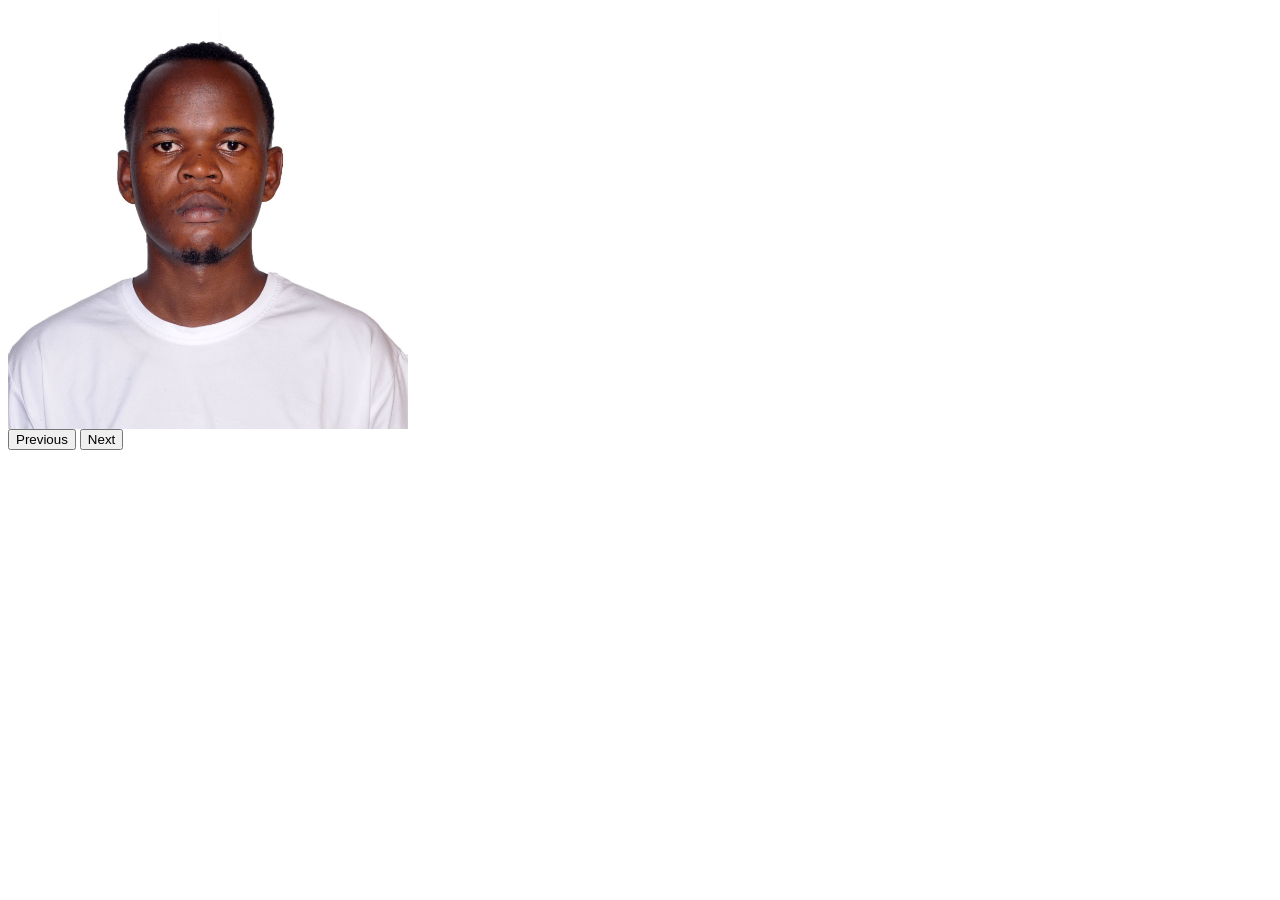
==== slide-show/index.html @ 72d7503d "adding slide show" ====
<!DOCTYPE html>
<html lang="en">
<head>
    <meta charset="UTF-8">
    <meta name="viewport" content="width=device-width, initial-scale=1.0">
    <title>Slide Show</title>
    <link rel="stylesheet" href="style.css">
</head>
<body>
    <div class="slideshow">
       <img src="images/image1.jpeg" class="slide active">
       <img src="images/image2.jpeg" class="slide">
       <img src="images/image3.jpeg" class="slide">
       <img src="images/image4.jpeg" class="slide">
    </div>


    <button id="prev">Previous</button>
    <button id="next">Next</button>

    <script src="script.js"></script>
</body>
</html>
---- slide-show/style.css ----
.slide{
    display: none;
    width: 400px;
}

.active{
    display: block;
}
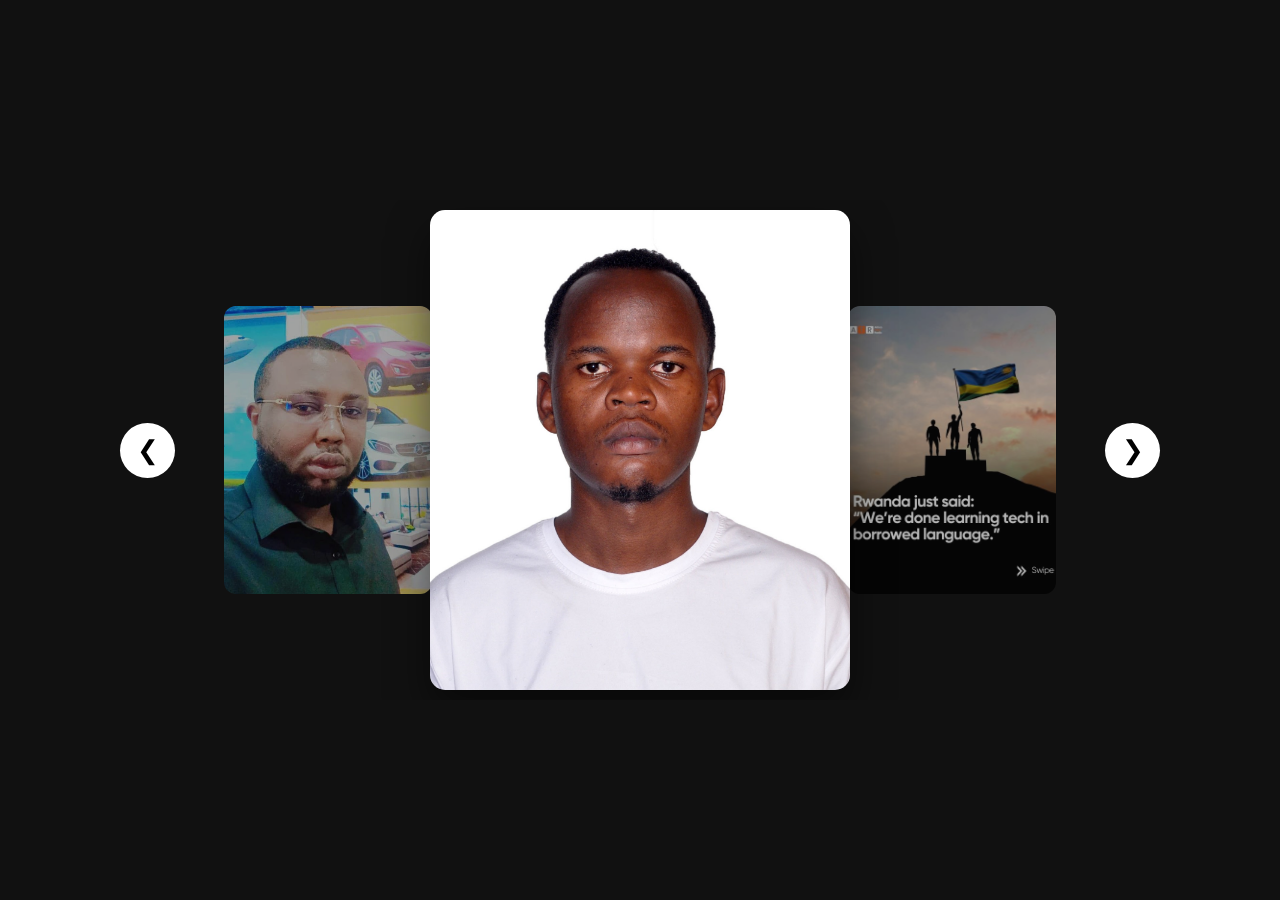
==== commit 0b9bea92: "changing slide show into carousel" ====
--- a/slide-show/index.html
+++ b/slide-show/index.html
@@ -3,21 +3,29 @@
 <head>
     <meta charset="UTF-8">
     <meta name="viewport" content="width=device-width, initial-scale=1.0">
-    <title>Slide Show</title>
+    <title>Carousel Slider</title>
     <link rel="stylesheet" href="style.css">
 </head>
 <body>
+
+<div class="carousel">
+
+    <button id="prev">&#10094;</button>
+
     <div class="slideshow">
-       <img src="images/image1.jpeg" class="slide active">
-       <img src="images/image2.jpeg" class="slide">
-       <img src="images/image3.jpeg" class="slide">
-       <img src="images/image4.jpeg" class="slide">
+
+        <img src="images/image1.jpeg" class="slide">
+        <img src="images/image2.jpeg" class="slide">
+        <img src="images/image3.jpeg" class="slide">
+        <img src="images/image4.jpeg" class="slide">
+
     </div>
 
+    <button id="next">&#10095;</button>
 
-    <button id="prev">Previous</button>
-    <button id="next">Next</button>
+</div>
 
-    <script src="script.js"></script>
+<script src="script.js"></script>
+
 </body>
 </html>
--- a/slide-show/style.css
+++ b/slide-show/style.css
@@ -1,10 +1,129 @@
+*{
+    margin:0;
+    padding:0;
+    box-sizing:border-box;
+}
+
+body{
+    font-family:Arial, Helvetica, sans-serif;
+    background:#111;
+    display:flex;
+    justify-content:center;
+    align-items:center;
+    min-height:100vh;
+}
+
+.carousel{
+    width:1000px;
+    position:relative;
+    display:flex;
+    align-items:center;
+    justify-content:center;
+}
+
+.slideshow{
+    width:900px;
+    height:500px;
+    position:relative;
+    overflow:hidden;
+}
 
 .slide{
-    display: none;
-    width: 400px;
+
+    position:absolute;
+    top:50%;
+    left:50%;
+
+    width:260px;
+    height:360px;
+
+    object-fit:cover;
+
+    border-radius:15px;
+
+    transition:all .5s ease;
+
+    opacity:0;
+    transform:translate(-50%,-50%) scale(.7);
 }
 
+/* Center Image */
+
 .active{
-    display: block;
+
+    opacity:1;
+
+    width:420px;
+    height:480px;
+
+    transform:translate(-50%,-50%) scale(1);
+
+    z-index:3;
+
+    box-shadow:0 20px 40px rgba(0,0,0,.5);
 }
 
+/* Left Image */
+
+.left{
+
+    opacity:.7;
+
+    transform:translate(-170%,-50%) scale(.8);
+
+    z-index:2;
+}
+
+/* Right Image */
+
+.right{
+
+    opacity:.7;
+
+    transform:translate(70%,-50%) scale(.8);
+
+    z-index:2;
+}
+
+/* Hide remaining images */
+
+.hidden{
+    opacity:0;
+    z-index:0;
+}
+
+button{
+
+    position:absolute;
+
+    width:55px;
+    height:55px;
+
+    border:none;
+    border-radius:50%;
+
+    font-size:26px;
+
+    cursor:pointer;
+
+    background:white;
+
+    transition:.3s;
+
+    z-index:5;
+}
+
+button:hover{
+
+    background:#ddd;
+}
+
+#prev{
+
+    left:-20px;
+}
+
+#next{
+
+    right:-20px;
+}
